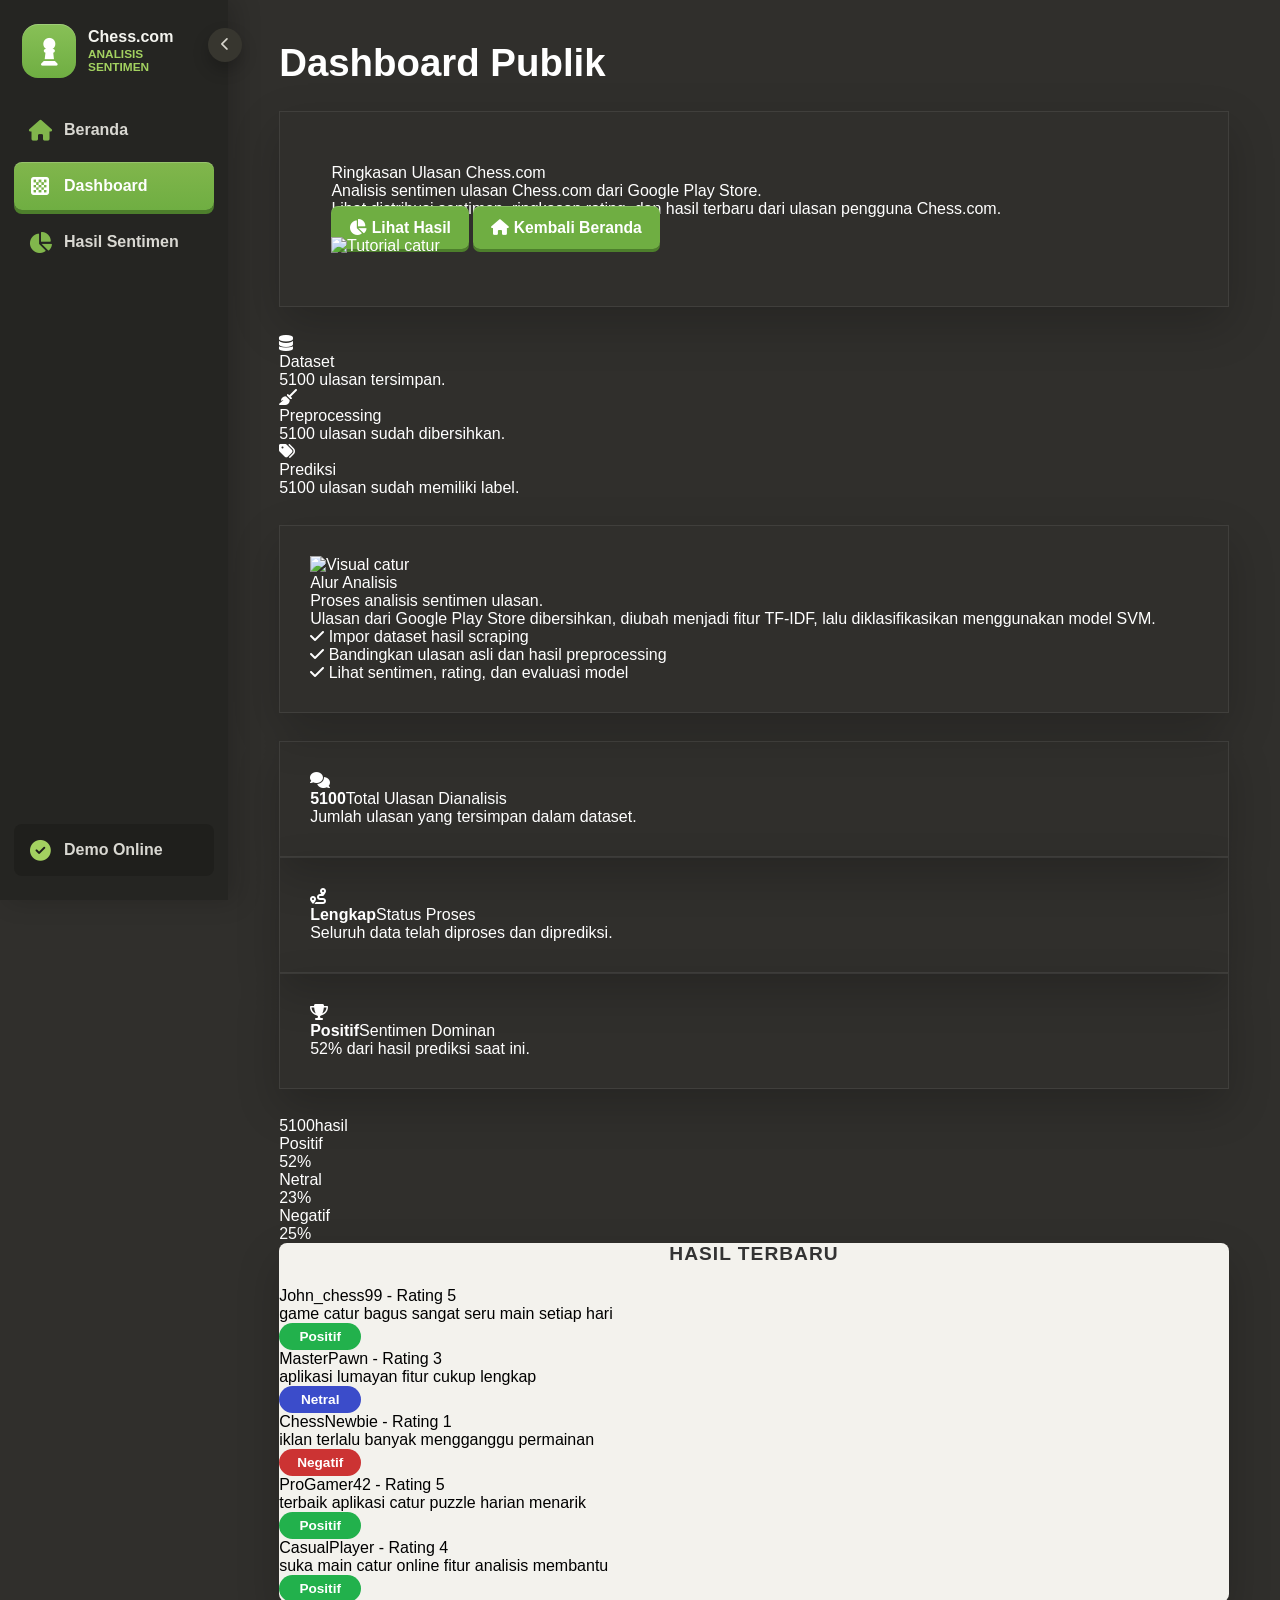
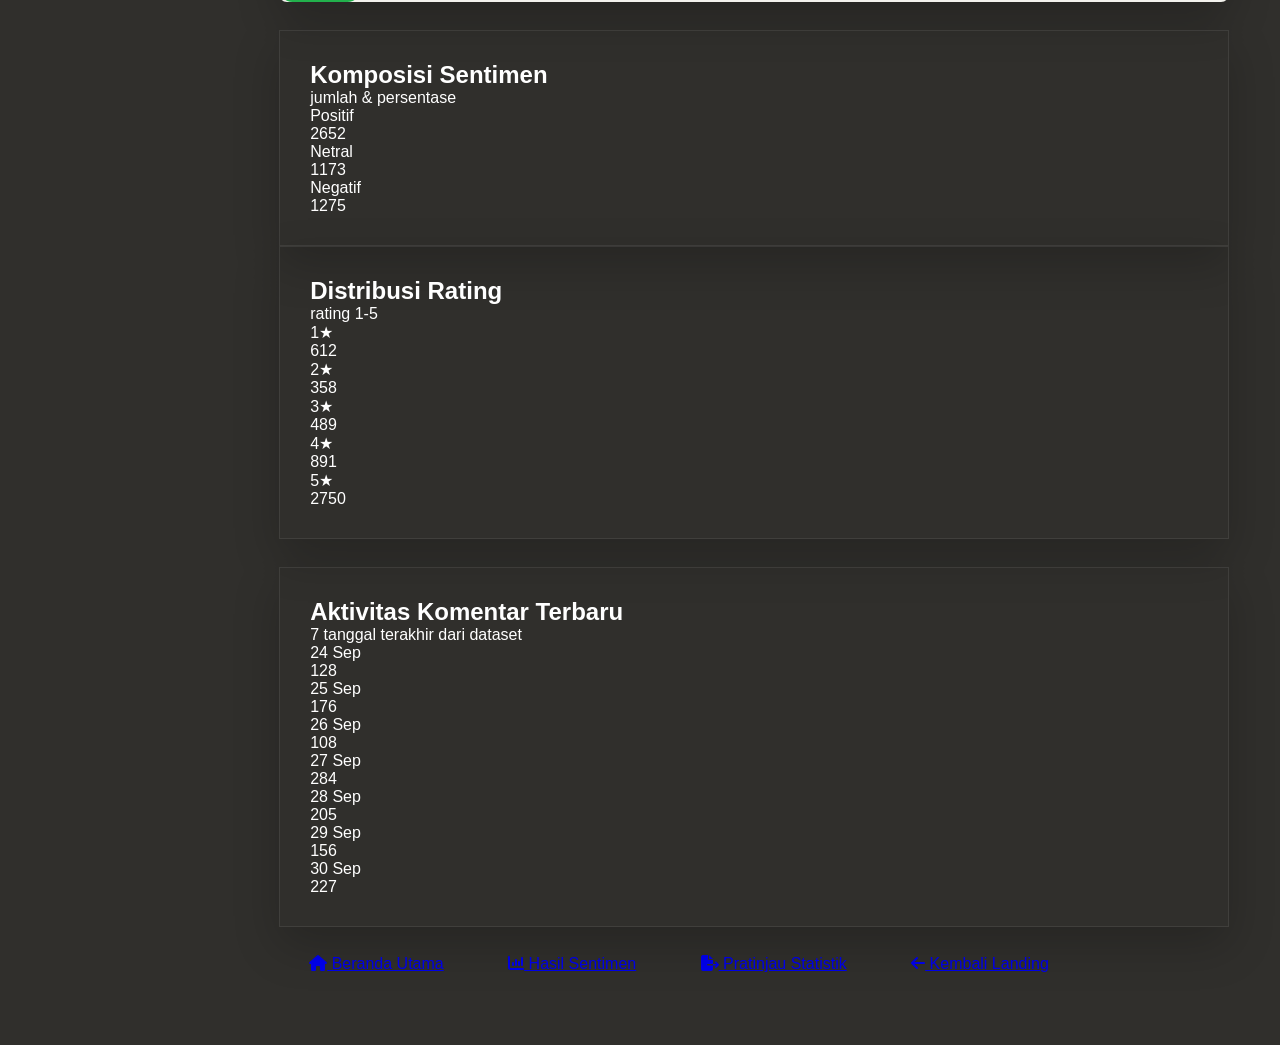
==== docs/dashboard.html @ f59b87db "Add docs/dashboard.html" ====
<!DOCTYPE html>
<html lang="id">
<head>
    <meta charset="UTF-8">
    <meta name="viewport" content="width=device-width, initial-scale=1.0">
    <title>Dashboard Analisis Sentimen SVM - Chess.com</title>
    <meta name="description" content="Dashboard analisis sentimen ulasan Chess.com. Lihat distribusi sentimen, rating, dan aktivitas komentar terbaru.">
    <link rel="stylesheet" href="https://cdnjs.cloudflare.com/ajax/libs/font-awesome/6.4.0/css/all.min.css">
    <link rel="preconnect" href="https://fonts.googleapis.com">
    <link rel="preconnect" href="https://fonts.gstatic.com" crossorigin>
    <link rel="stylesheet" href="https://fonts.googleapis.com/css2?family=Inter:wght@400;600;700;800;900&display=swap">
    <link rel="stylesheet" href="assets/style.css">
</head>
<body>
<aside class="sidebar" id="sidebar">
    <a class="sidebar-brand" href="index.html">
        <div class="brand-mark"><i class="fa-solid fa-chess-pawn"></i></div>
        <div class="brand-text">Chess.com<small>Analisis Sentimen</small></div>
    </a>
    <nav class="sidebar-nav">
        <a href="index.html"><i class="fa-solid fa-house"></i><span>Beranda</span></a>
        <a href="dashboard.html" class="active"><i class="fa-solid fa-chess-board"></i><span>Dashboard</span></a>
        <a href="result.html"><i class="fa-solid fa-chart-pie"></i><span>Hasil Sentimen</span></a>
    </nav>
    <div class="sidebar-status"><i class="fa-solid fa-circle-check"></i><span>Demo Online</span></div>
</aside>
<button class="sidebar-toggle" id="sidebarToggle" aria-label="Toggle sidebar"><i class="fa-solid fa-chevron-left"></i></button>

<main class="main-content">
    <h1 class="header-title">Dashboard Publik</h1>

    <div class="page-stack dashboard-shell">
        <!-- Hero -->
        <section class="dashboard-hero">
            <div>
                <div class="hero-kicker">Ringkasan Ulasan Chess.com</div>
                <div class="hero-title">Analisis sentimen ulasan Chess.com dari Google Play Store.</div>
                <div class="hero-copy">Lihat distribusi sentimen, ringkasan rating, dan hasil terbaru dari ulasan pengguna Chess.com.</div>
                <div class="hero-actions">
                    <a class="btn-action" href="result.html"><i class="fa-solid fa-chart-pie"></i> Lihat Hasil</a>
                    <a class="btn-action" href="index.html"><i class="fa-solid fa-house"></i> Kembali Beranda</a>
                </div>
            </div>
            <div class="hero-visuals">
                <div class="hero-media">
                    <img src="penguin-chessboard.gif" alt="Tutorial catur" loading="lazy">
                </div>
            </div>
        </section>

        <!-- Pipeline -->
        <div class="pipeline-mini">
            <div class="pipeline-item"><div class="pipeline-icon"><i class="fa-solid fa-database"></i></div><div><div class="pipeline-label">Dataset</div><div class="pipeline-note">5100 ulasan tersimpan.</div></div></div>
            <div class="pipeline-item"><div class="pipeline-icon"><i class="fa-solid fa-broom"></i></div><div><div class="pipeline-label">Preprocessing</div><div class="pipeline-note">5100 ulasan sudah dibersihkan.</div></div></div>
            <div class="pipeline-item"><div class="pipeline-icon"><i class="fa-solid fa-tags"></i></div><div><div class="pipeline-label">Prediksi</div><div class="pipeline-note">5100 ulasan sudah memiliki label.</div></div></div>
        </div>

        <!-- Visual Feature -->
        <section class="visual-feature">
            <div class="visual-frame">
                <img src="gambar-catur.webp" alt="Visual catur" loading="lazy">
            </div>
            <div>
                <div class="hero-kicker">Alur Analisis</div>
                <div class="feature-title">Proses analisis sentimen ulasan.</div>
                <div class="feature-copy">Ulasan dari Google Play Store dibersihkan, diubah menjadi fitur TF-IDF, lalu diklasifikasikan menggunakan model SVM.</div>
                <div class="feature-points">
                    <div class="feature-point"><i class="fa-solid fa-check"></i> Impor dataset hasil scraping</div>
                    <div class="feature-point"><i class="fa-solid fa-check"></i> Bandingkan ulasan asli dan hasil preprocessing</div>
                    <div class="feature-point"><i class="fa-solid fa-check"></i> Lihat sentimen, rating, dan evaluasi model</div>
                </div>
            </div>
        </section>

        <!-- Insight Grid -->
        <div class="insight-grid">
            <div class="metric-card-dark"><i class="fa-solid fa-comments"></i><div><strong>5100</strong><span>Total Ulasan Dianalisis</span><p>Jumlah ulasan yang tersimpan dalam dataset.</p></div></div>
            <div class="metric-card-dark"><i class="fa-solid fa-route"></i><div><strong>Lengkap</strong><span>Status Proses</span><p>Seluruh data telah diproses dan diprediksi.</p></div></div>
            <div class="metric-card-dark"><i class="fa-solid fa-trophy"></i><div><strong>Positif</strong><span>Sentimen Dominan</span><p>52% dari hasil prediksi saat ini.</p></div></div>
        </div>

        <!-- Sentiment + Latest -->
        <div class="dashboard-grid">
            <section class="sentiment-panel">
                <div class="donut" id="donutChart">
                    <div class="donut-center">
                        <div>5100<span>hasil</span></div>
                    </div>
                </div>
                <div class="sentiment-list">
                    <div class="sentiment-row">
                        <span class="legend-dot" style="background: #81b64c"></span>
                        <span>Positif</span>
                        <div class="track"><div class="fill" style="width: 52%; background: #81b64c"></div></div>
                        <span>52%</span>
                    </div>
                    <div class="sentiment-row">
                        <span class="legend-dot" style="background: #4f86c6"></span>
                        <span>Netral</span>
                        <div class="track"><div class="fill" style="width: 23%; background: #4f86c6"></div></div>
                        <span>23%</span>
                    </div>
                    <div class="sentiment-row">
                        <span class="legend-dot" style="background: #e05a47"></span>
                        <span>Negatif</span>
                        <div class="track"><div class="fill" style="width: 25%; background: #e05a47"></div></div>
                        <span>25%</span>
                    </div>
                </div>
            </section>

            <section class="card latest-panel">
                <div class="table-title">Hasil Terbaru</div>
                <div class="latest-list">
                    <div class="latest-item">
                        <div>
                            <div class="latest-user">John_chess99 - Rating 5</div>
                            <div class="latest-text">game catur bagus sangat seru main setiap hari</div>
                        </div>
                        <div><span class="badge badge-positif">Positif</span></div>
                    </div>
                    <div class="latest-item">
                        <div>
                            <div class="latest-user">MasterPawn - Rating 3</div>
                            <div class="latest-text">aplikasi lumayan fitur cukup lengkap</div>
                        </div>
                        <div><span class="badge badge-netral">Netral</span></div>
                    </div>
                    <div class="latest-item">
                        <div>
                            <div class="latest-user">ChessNewbie - Rating 1</div>
                            <div class="latest-text">iklan terlalu banyak mengganggu permainan</div>
                        </div>
                        <div><span class="badge badge-negatif">Negatif</span></div>
                    </div>
                    <div class="latest-item">
                        <div>
                            <div class="latest-user">ProGamer42 - Rating 5</div>
                            <div class="latest-text">terbaik aplikasi catur puzzle harian menarik</div>
                        </div>
                        <div><span class="badge badge-positif">Positif</span></div>
                    </div>
                    <div class="latest-item">
                        <div>
                            <div class="latest-user">CasualPlayer - Rating 4</div>
                            <div class="latest-text">suka main catur online fitur analisis membantu</div>
                        </div>
                        <div><span class="badge badge-positif">Positif</span></div>
                    </div>
                </div>
            </section>
        </div>

        <!-- Charts -->
        <div class="chart-grid">
            <section class="chart-card-dark">
                <div class="chart-heading">
                    <h2>Komposisi Sentimen</h2>
                    <span>jumlah &amp; persentase</span>
                </div>
                <div class="horizontal-bars">
                    <div class="horizontal-row">
                        <span>Positif</span>
                        <div class="track"><div class="fill" style="width: 52%; background: #81b64c"></div></div>
                        <span>2652</span>
                    </div>
                    <div class="horizontal-row">
                        <span>Netral</span>
                        <div class="track"><div class="fill" style="width: 23%; background: #4f86c6"></div></div>
                        <span>1173</span>
                    </div>
                    <div class="horizontal-row">
                        <span>Negatif</span>
                        <div class="track"><div class="fill" style="width: 25%; background: #e05a47"></div></div>
                        <span>1275</span>
                    </div>
                </div>
            </section>

            <section class="chart-card-dark">
                <div class="chart-heading">
                    <h2>Distribusi Rating</h2>
                    <span>rating 1-5</span>
                </div>
                <div class="rating-chart">
                    <div class="rating-column">
                        <div class="rating-bar-wrap"><div class="rating-bar" style="height: 38%;"></div></div>
                        <div>1★<br>612</div>
                    </div>
                    <div class="rating-column">
                        <div class="rating-bar-wrap"><div class="rating-bar" style="height: 22%;"></div></div>
                        <div>2★<br>358</div>
                    </div>
                    <div class="rating-column">
                        <div class="rating-bar-wrap"><div class="rating-bar" style="height: 30%;"></div></div>
                        <div>3★<br>489</div>
                    </div>
                    <div class="rating-column">
                        <div class="rating-bar-wrap"><div class="rating-bar" style="height: 55%;"></div></div>
                        <div>4★<br>891</div>
                    </div>
                    <div class="rating-column">
                        <div class="rating-bar-wrap"><div class="rating-bar" style="height: 100%;"></div></div>
                        <div>5★<br>2750</div>
                    </div>
                </div>
            </section>
        </div>

        <!-- Daily Activity -->
        <section class="chart-card-dark">
            <div class="chart-heading">
                <h2>Aktivitas Komentar Terbaru</h2>
                <span>7 tanggal terakhir dari dataset</span>
            </div>
            <div class="daily-chart">
                <div class="daily-column">
                    <div class="daily-bar-wrap"><div class="daily-bar" style="height: 45%;"></div></div>
                    <div>24 Sep<br>128</div>
                </div>
                <div class="daily-column">
                    <div class="daily-bar-wrap"><div class="daily-bar" style="height: 62%;"></div></div>
                    <div>25 Sep<br>176</div>
                </div>
                <div class="daily-column">
                    <div class="daily-bar-wrap"><div class="daily-bar" style="height: 38%;"></div></div>
                    <div>26 Sep<br>108</div>
                </div>
                <div class="daily-column">
                    <div class="daily-bar-wrap"><div class="daily-bar" style="height: 100%;"></div></div>
                    <div>27 Sep<br>284</div>
                </div>
                <div class="daily-column">
                    <div class="daily-bar-wrap"><div class="daily-bar" style="height: 72%;"></div></div>
                    <div>28 Sep<br>205</div>
                </div>
                <div class="daily-column">
                    <div class="daily-bar-wrap"><div class="daily-bar" style="height: 55%;"></div></div>
                    <div>29 Sep<br>156</div>
                </div>
                <div class="daily-column">
                    <div class="daily-bar-wrap"><div class="daily-bar" style="height: 80%;"></div></div>
                    <div>30 Sep<br>227</div>
                </div>
            </div>
        </section>

        <!-- Quick Links -->
        <div class="quick-links">
            <a class="quick-link" href="index.html"><i class="fa-solid fa-house"></i> Beranda Utama</a>
            <a class="quick-link" href="result.html"><i class="fa-solid fa-chart-column"></i> Hasil Sentimen</a>
            <a class="quick-link" href="result.html"><i class="fa-solid fa-file-export"></i> Pratinjau Statistik</a>
            <a class="quick-link" href="index.html"><i class="fa-solid fa-arrow-left"></i> Kembali Landing</a>
        </div>
    </div>
</main>
<script src="assets/app.js"></script>
</body>
</html>
---- docs/assets/style.css ----
* {
    margin: 0;
    padding: 0;
    box-sizing: border-box;
    font-family: "Segoe UI", Tahoma, Geneva, Verdana, sans-serif;
}

html {
    scroll-behavior: smooth;
}

body {
    --sidebar-open-width: 228px;
    --sidebar-collapsed-width: 82px;
    --page-max-width: 1480px;
    --surface-dark: #252522;
    --surface-dark-soft: #302f2c;
    --surface-light: #f3f2ed;
    --surface-light-soft: #ebe9e2;
    --line-soft: rgba(255, 255, 255, 0.08);
    --shadow-soft: 0 18px 44px rgba(0, 0, 0, 0.2);
    background-color: #302f2c;
    color: #ffffff;
    display: flex;
    min-height: 100vh;
    overflow-x: hidden;
    overflow-y: auto;
}

body.sidebar-collapsed .sidebar {
    width: var(--sidebar-collapsed-width);
    min-width: var(--sidebar-collapsed-width);
}

body.sidebar-collapsed .sidebar-nav a {
    justify-content: center;
    padding: 12px 0;
}

body.sidebar-collapsed .sidebar-nav span,
body.sidebar-collapsed .sidebar-status span,
body.sidebar-collapsed .brand-text {
    display: none;
}

@keyframes sidebarPulse {
    0%, 100% {
        box-shadow: 0 0 0 0 rgba(129, 182, 76, 0.28);
    }

    50% {
        box-shadow: 0 0 0 8px rgba(129, 182, 76, 0);
    }
}

@keyframes rippleOut {
    to {
        opacity: 0;
        transform: translate(-50%, -50%) scale(18);
    }
}

.motion-ready [data-animate] {
    opacity: 0;
    transform: translateY(18px) scale(0.98);
    transition:
        opacity 0.65s cubic-bezier(0.2, 0.8, 0.2, 1),
        transform 0.65s cubic-bezier(0.2, 0.8, 0.2, 1);
    transition-delay: var(--motion-delay, 0ms);
}

.motion-ready [data-animate].is-visible {
    opacity: 1;
    transform: translateY(0) scale(1);
}

.motion-ready tbody tr.motion-row {
    opacity: 0;
    transform: translateY(10px);
    transition:
        opacity 0.45s ease,
        transform 0.45s ease,
        background-color 0.2s ease;
    transition-delay: var(--motion-delay, 0ms);
}

.motion-ready tbody tr.motion-row.is-visible {
    opacity: 1;
    transform: translateY(0);
}

.motion-ready .fill {
    transform: scaleX(0);
    transform-origin: left center;
    transition: transform 0.9s cubic-bezier(0.2, 0.85, 0.2, 1);
}

.motion-ready .is-visible .fill,
.motion-ready .track.is-visible .fill {
    transform: scaleX(1);
}

.motion-ready .rating-bar,
.motion-ready .daily-bar {
    transform: scaleY(0);
    transform-origin: bottom center;
    transition: transform 0.9s cubic-bezier(0.2, 0.85, 0.2, 1);
}

.motion-ready .is-visible .rating-bar,
.motion-ready .is-visible .daily-bar {
    transform: scaleY(1);
}

.sidebar {
    width: var(--sidebar-open-width);
    min-width: var(--sidebar-open-width);
    min-height: 100vh;
    background-color: #252522;
    display: flex;
    flex-direction: column;
    align-items: stretch;
    padding: 22px 14px 24px;
    gap: 26px;
    box-shadow: 8px 0 24px rgba(0, 0, 0, 0.18);
    flex-shrink: 0;
    position: sticky;
    top: 0;
    align-self: flex-start;
    overflow: hidden;
    transition: width 0.28s ease, min-width 0.28s ease;
}

.sidebar-brand {
    width: 100%;
    display: flex;
    justify-content: flex-start;
    align-items: center;
    gap: 12px;
    min-height: 58px;
    padding: 0 8px;
    text-decoration: none;
}

.brand-mark {
    width: 54px;
    height: 54px;
    min-width: 54px;
    border-radius: 16px;
    display: grid;
    place-items: center;
    background: linear-gradient(180deg, #88c057, #6fae42);
    box-shadow: inset 0 1px rgba(255, 255, 255, 0.2);
}

.brand-mark i {
    font-size: 1.85rem;
    color: #ffffff;
}

.brand-text {
    display: grid;
    gap: 2px;
    color: #f4f4ef;
    font-weight: 900;
    line-height: 1.1;
}

.brand-text small {
    color: #a3d160;
    font-size: 0.74rem;
    letter-spacing: 0;
    text-transform: uppercase;
}

.sidebar-nav {
    width: 100%;
    display: flex;
    flex-direction: column;
    align-items: stretch;
    gap: 8px;
    transition: opacity 0.18s ease;
}

.sidebar-nav a {
    width: 100%;
    display: flex;
    justify-content: flex-start;
    align-items: center;
    gap: 12px;
    min-height: 48px;
    padding: 12px 14px;
    border-radius: 8px;
    color: #d9d8d2;
    font-weight: 800;
    text-decoration: none;
    transition: transform 0.2s ease, background-color 0.2s ease, color 0.2s ease;
}

.sidebar-nav a:hover {
    transform: translateX(2px);
    background: #33322e;
    color: #ffffff;
}

.sidebar-nav a.active {
    background: linear-gradient(180deg, #81b64c, #6fae42);
    color: #ffffff;
    box-shadow: inset 0 1px rgba(255,255,255,0.18), 0 4px 0 #4d7f2c;
}

.sidebar-nav i,
.sidebar-status i {
    width: 24px;
    min-width: 24px;
    text-align: center;
    font-size: 1.3rem;
    color: #81b64c;
    transition: color 0.2s ease;
}

.sidebar-nav a:hover i,
.sidebar-nav a.active i {
    color: #ffffff;
}

.sidebar-status i {
    color: #a3d160;
}

.sidebar-status {
    margin-top: auto;
    min-height: 52px;
    display: flex;
    align-items: center;
    gap: 12px;
    padding: 12px 14px;
    border-radius: 8px;
    background: #1f1f1c;
    color: #d9d8d2;
    font-weight: 800;
    transition: opacity 0.18s ease;
}

.sidebar-toggle {
    position: fixed;
    top: 28px;
    left: 208px;
    z-index: 1000;
    width: 34px;
    height: 34px;
    border: 0;
    border-radius: 999px;
    background: #37362f;
    color: #e7e5dc;
    display: grid;
    place-items: center;
    cursor: pointer;
    box-shadow: 0 8px 16px rgba(0, 0, 0, 0.22);
    transition:
        left 0.28s ease,
        transform 0.2s ease,
        background-color 0.2s ease;
}

.sidebar-toggle:hover {
    transform: scale(1.04);
    background: #424138;
}

.sidebar-toggle i {
    font-size: 0.85rem;
    color: #d7d5cd;
}

body.sidebar-collapsed .sidebar-toggle {
    left: 62px;
}

.main-content {
    flex: 1;
    padding: 42px clamp(28px, 4vw, 72px) 72px;
    display: flex;
    flex-direction: column;
    overflow: visible;
    min-width: 0;
}

.header-title {
    width: min(100%, var(--page-max-width));
    margin: 0 auto 28px;
    font-size: clamp(2rem, 3vw, 2.75rem);
    line-height: 1.08;
    font-weight: 900;
    letter-spacing: 0;
}

.card {
    background-color: var(--surface-light);
    border-radius: 8px;
    color: #000000;
    box-shadow: var(--shadow-soft);
    transition: transform 0.25s ease, box-shadow 0.25s ease;
}

.card:hover {
    transform: translateY(-2px);
    box-shadow: 0 16px 34px rgba(0, 0, 0, 0.2);
}

.flash {
    background: #81b64c;
    color: #102000;
    border-radius: 8px;
    width: min(100%, var(--page-max-width));
    padding: 14px 18px;
    margin: 0 auto 24px;
    font-weight: 700;
}

.table-container {
    overflow-x: auto;
    border: 1px solid #c8c5be;
    border-radius: 8px;
    background-color: #f7f7f4;
}

table {
    width: 100%;
    table-layout: fixed;
    border-collapse: collapse;
    text-align: left;
}

thead th {
    background-color: #262622;
    color: #f3f3ee;
    padding: 15px 16px;
    font-weight: 800;
    line-height: 1.3;
    white-space: normal;
    overflow-wrap: normal;
    word-break: keep-all;
}

tbody td {
    padding: 14px 16px;
    border-bottom: 1px solid #e4e2dc;
    color: #333333;
    font-size: 0.95rem;
    line-height: 1.45;
    vertical-align: top;
    white-space: normal;
    overflow-wrap: break-word;
    word-break: normal;
}

tbody tr:hover {
    background-color: #eef3e7;
}

.page-stack {
    display: flex;
    flex-direction: column;
    width: min(100%, var(--page-max-width));
    margin: 0 auto;
    gap: 28px;
}

.panel {
    padding: clamp(24px, 3vw, 34px);
}

.table-title {
    font-size: 1.2rem;
    font-weight: 800;
    margin-bottom: 15px;
    color: #333333;
    text-align: center;
    text-transform: uppercase;
    letter-spacing: 1px;
}

.action-row,
.action-buttons {
    display: grid;
    grid-template-columns: repeat(4, minmax(130px, 1fr));
    gap: 18px;
}

.action-buttons {
    grid-template-columns: repeat(2, 1fr);
}

.btn-action,
button.btn-action,
a.btn-action {
    background-color: #6fae42;
    border: 0;
    border-radius: 7px;
    min-height: 48px;
    padding: 13px 18px;
    font-size: 0.98rem;
    font-weight: 700;
    color: #ffffff;
    cursor: pointer;
    text-align: center;
    transition: background-color 0.2s, transform 0.2s;
    box-shadow: inset 0 1px rgba(255, 255, 255, 0.18), 0 3px 0 #4d7f2c;
    text-decoration: none;
    line-height: 1.25;
    position: relative;
    overflow: hidden;
    will-change: transform;
}

.btn-action:hover {
    background-color: #7fbd4f;
    transform: translateY(-1px);
}

.btn-action:active {
    transform: translateY(2px);
    box-shadow: inset 0 1px rgba(255, 255, 255, 0.18), 0 1px 0 #4d7f2c;
}

.button-ripple {
    position: absolute;
    left: var(--ripple-x);
    top: var(--ripple-y);
    width: 10px;
    height: 10px;
    border-radius: 999px;
    pointer-events: none;
    background: rgba(255, 255, 255, 0.42);
    transform: translate(-50%, -50%) scale(1);
    animation: rippleOut 0.6s ease-out forwards;
}

.btn-danger {
    background-color: #44423d;
    box-shadow: inset 0 1px rgba(255, 255, 255, 0.08), 0 3px 0 #2b2a27;
}

.btn-danger:hover {
    background-color: #55524c;
}

.upload-area {
    padding: clamp(24px, 3vw, 34px);
    display: flex;
    flex-direction: column;
    justify-content: center;
}

.upload-area form {
    display: grid;
    gap: 18px;
}

input[type="file"],
input[type="text"],
input[type="password"] {
    width: 100%;
    border: 1px solid #bdbdbd;
    border-radius: 8px;
    padding: 12px;
    font-size: 1rem;
    transition: border-color 0.2s ease, box-shadow 0.2s ease, transform 0.2s ease;
}

input[type="file"]:focus,
input[type="text"]:focus,
input[type="password"]:focus {
    border-color: #81b64c;
    box-shadow: 0 0 0 4px rgba(129, 182, 76, 0.18);
    outline: 0;
    transform: translateY(-1px);
}

.two-col {
    display: grid;
    grid-template-columns: 1fr 1fr;
    gap: 28px;
}

.landing-shell,
.dashboard-shell,
.import-shell,
.login-shell,
.predict-shell,
.preprocess-shell,
.result-shell {
    width: min(100%, var(--page-max-width)) !important;
}

.landing-hero,
.dashboard-hero,
.result-hero,
.predict-board,
.dark-panel,
.analysis-panel,
.model-panel,
.metric-card-dark,
.chart-card-dark,
.visual-feature,
.pipeline-board {
    border: 1px solid var(--line-soft);
    box-shadow: var(--shadow-soft);
}

.landing-hero,
.dashboard-hero,
.result-hero,
.predict-board {
    padding: clamp(30px, 4vw, 52px) !important;
}

.dark-panel,
.analysis-panel,
.model-panel,
.chart-card-dark,
.visual-feature,
.pipeline-board,
.metric-card-dark,
.summary-card,
.quick-link,
.access-card,
.flow-card,
.hero-stat,
.predict-stat {
    padding: clamp(20px, 2.5vw, 30px) !important;
}

.dashboard-grid,
.chart-grid,
.overview-grid,
.result-layout,
.metric-eval-grid,
.summary-grid,
.quick-links,
.insight-grid,
.predict-stats,
.predict-actions,
.preprocess-grid,
.import-grid {
    gap: clamp(18px, 2.4vw, 30px) !important;
}

.dashboard-hero,
.landing-hero,
.result-hero {
    gap: clamp(28px, 4vw, 56px) !important;
}

.panel-heading,
.table-card-header,
.predict-header {
    margin-bottom: 24px !important;
}

.table-title {
    margin-bottom: 22px;
}

.badge {
    display: inline-block;
    padding: 6px 12px;
    border-radius: 20px;
    color: #ffffff;
    font-weight: 700;
    font-size: 0.85rem;
    text-align: center;
    min-width: 82px;
    transition: transform 0.2s ease, filter 0.2s ease;
}

.badge:hover {
    transform: scale(1.04);
    filter: brightness(1.06);
}

.badge-positif {
    background-color: #22b14c;
}

.badge-negatif {
    background-color: #cc3333;
}

.badge-netral {
    background-color: #3b4cca;
}

.parallax-lite {
    transform-style: preserve-3d;
    transition: transform 0.18s ease-out;
    will-change: transform;
}

@media (prefers-reduced-motion: reduce) {
    html {
        scroll-behavior: auto;
    }

    *,
    *::before,
    *::after {
        animation-duration: 0.01ms !important;
        animation-iteration-count: 1 !important;
        scroll-behavior: auto !important;
        transition-duration: 0.01ms !important;
    }

    .motion-ready [data-animate],
    .motion-ready tbody tr.motion-row,
    .motion-ready .fill,
    .motion-ready .rating-bar,
    .motion-ready .daily-bar {
        opacity: 1;
        transform: none;
    }
}

@media (max-width: 900px) {
    body {
        overflow: auto;
    }

    .sidebar {
        width: var(--sidebar-collapsed-width);
        min-width: var(--sidebar-collapsed-width);
        padding: 18px 10px 20px;
    }

    .sidebar-nav span,
    .sidebar-status span,
    .brand-text {
        display: none;
    }

    .sidebar-nav a,
    .sidebar-status,
    .sidebar-brand {
        justify-content: center;
        padding-left: 0;
        padding-right: 0;
    }

    .sidebar-toggle {
        top: 22px;
        left: 62px !important;
    }

    .main-content {
        padding: 28px 18px 48px;
    }

    table {
        font-size: 0.9rem;
    }

    .two-col,
    .action-row,
    .action-buttons {
        grid-template-columns: 1fr;
    }

    .page-stack {
        gap: 22px;
    }

    .landing-hero,
    .dashboard-hero,
    .result-hero,
    .predict-board {
        padding: 24px !important;
    }
}
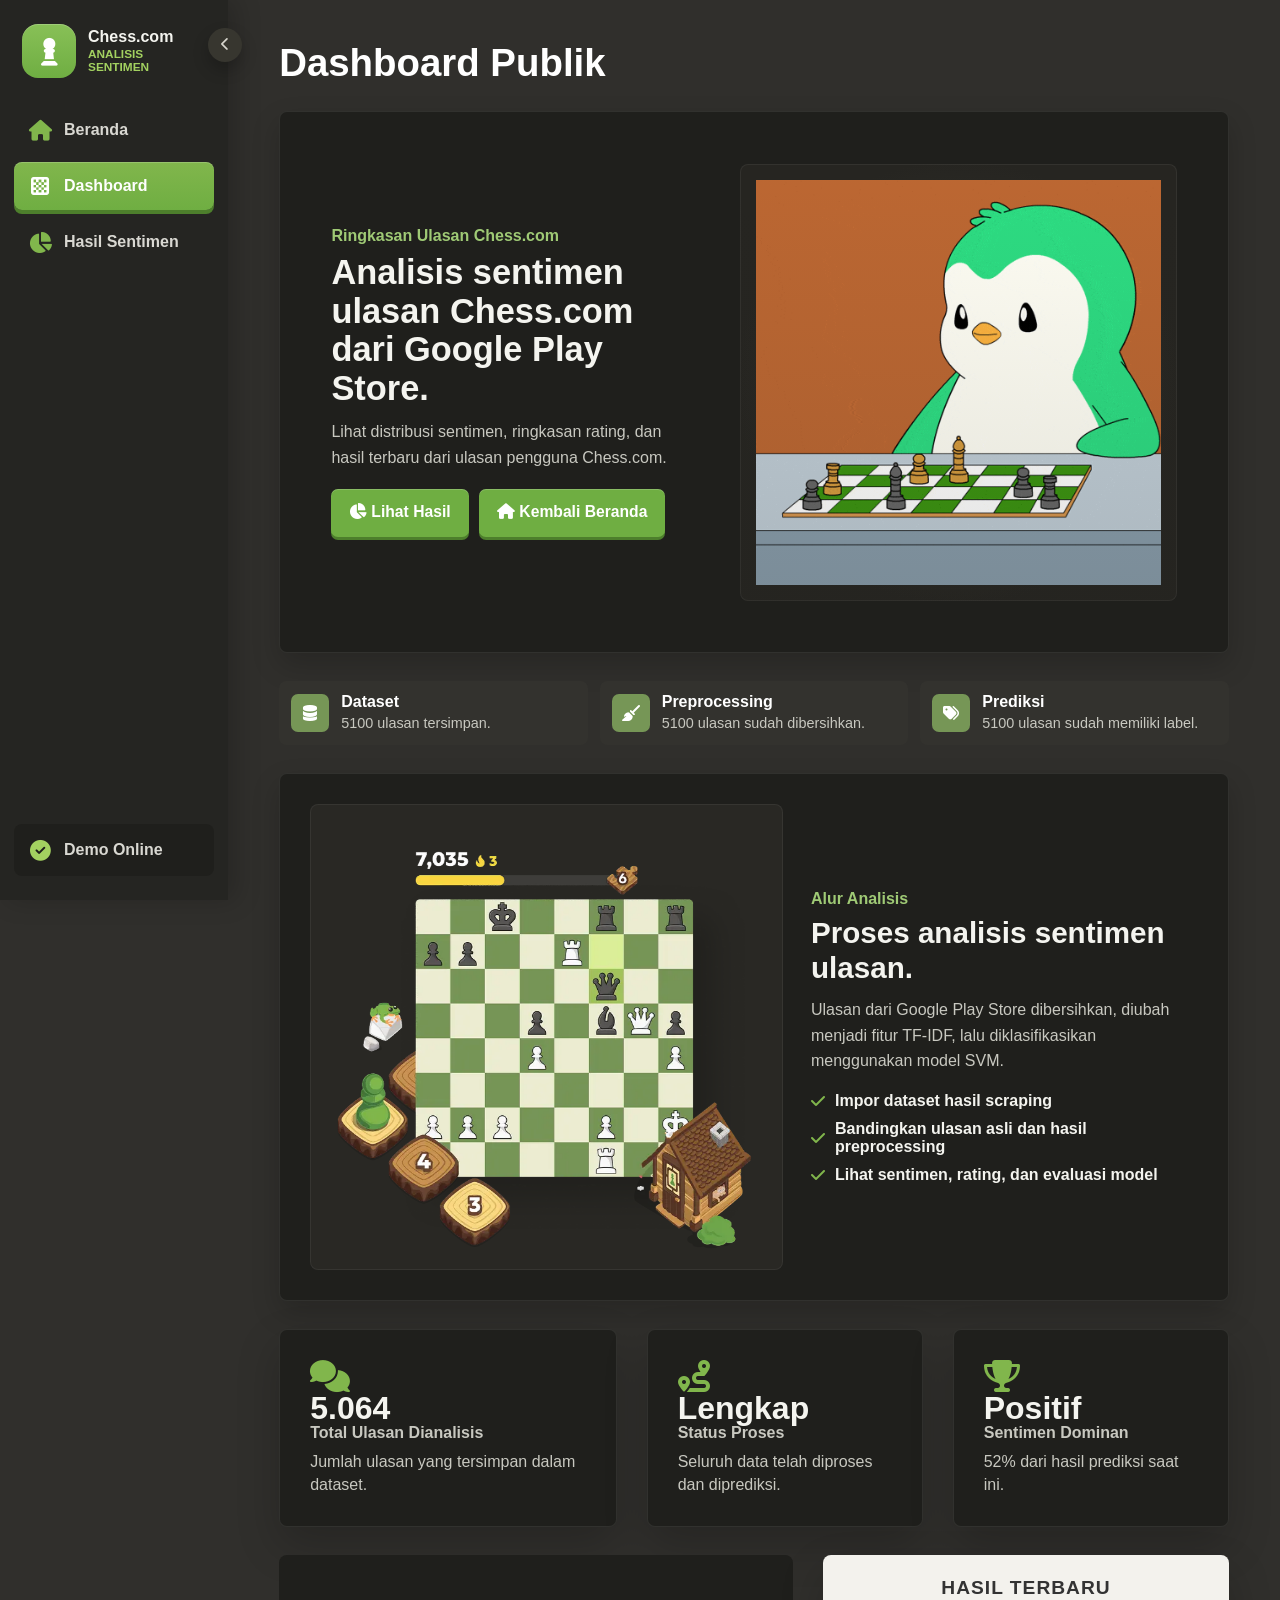
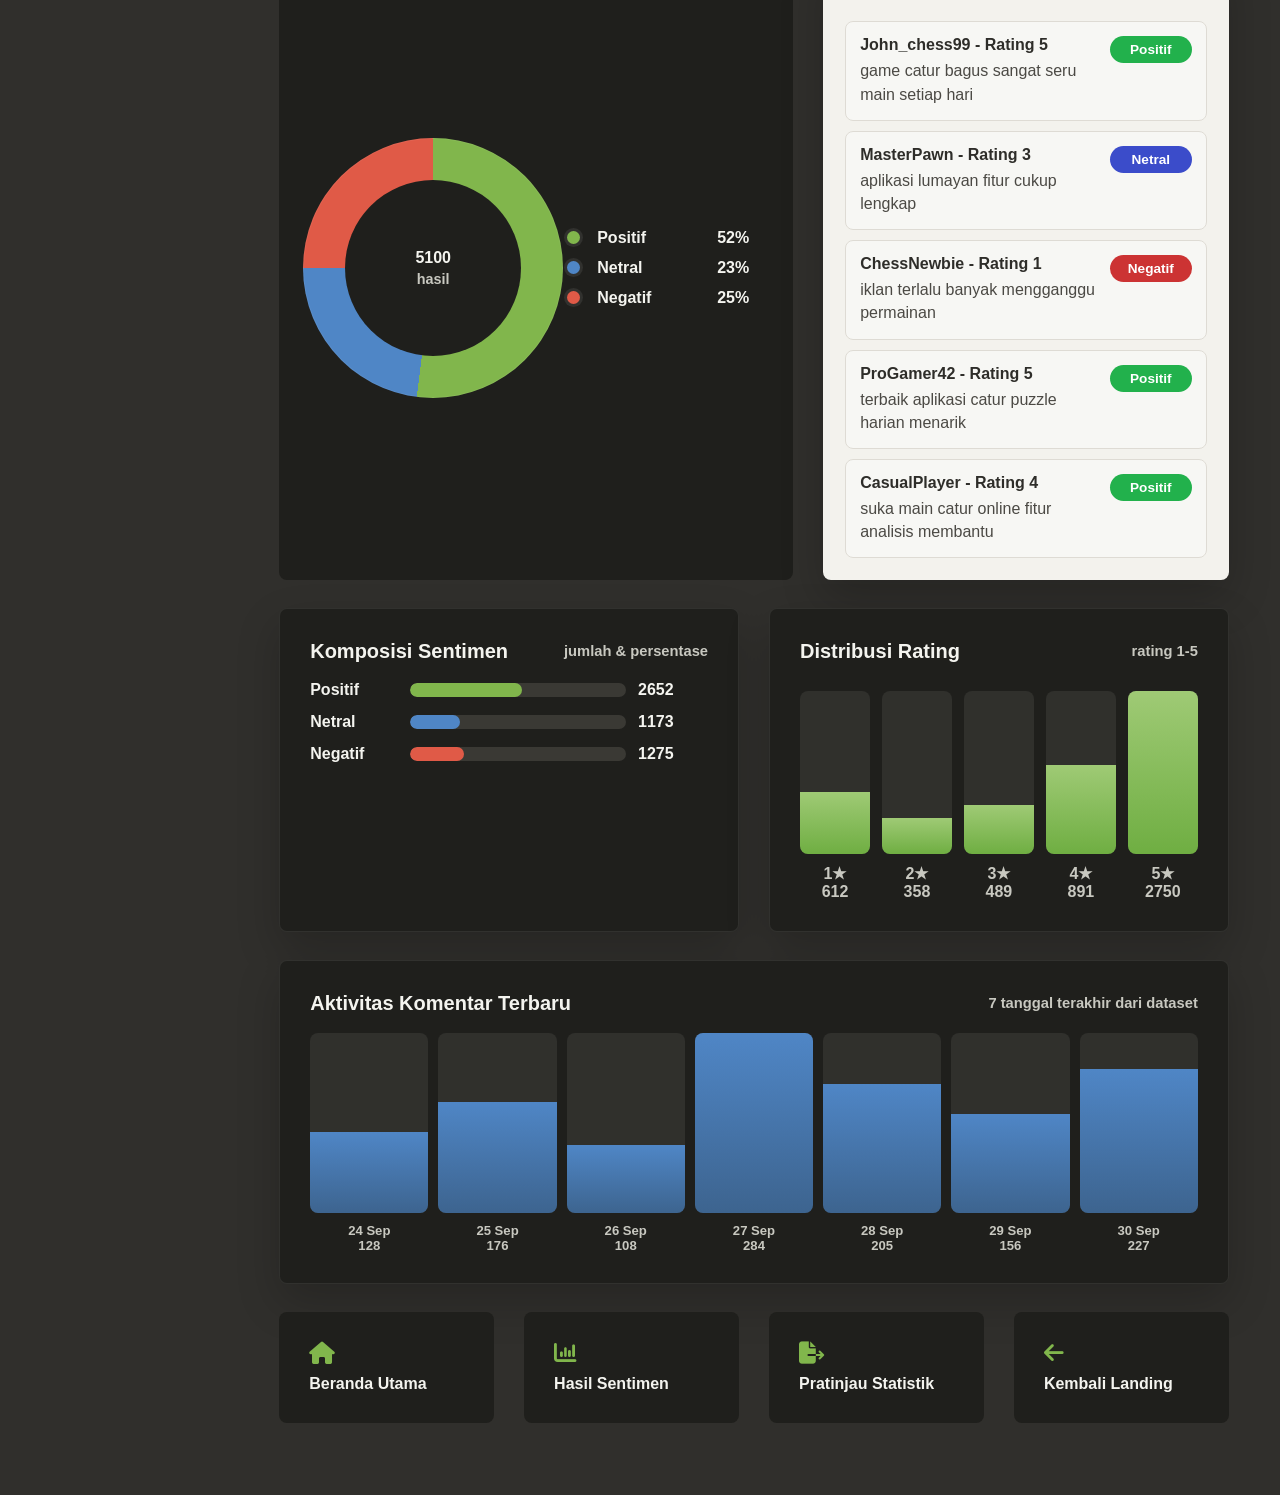
==== commit 6f76d5a8: "Add files via upload" ====
--- a/docs/dashboard.html
+++ b/docs/dashboard.html
@@ -10,6 +10,305 @@
     <link rel="preconnect" href="https://fonts.gstatic.com" crossorigin>
     <link rel="stylesheet" href="https://fonts.googleapis.com/css2?family=Inter:wght@400;600;700;800;900&display=swap">
     <link rel="stylesheet" href="assets/style.css">
+    <style>
+        .dashboard-shell { max-width: 1280px; width: 100%; }
+        .dashboard-hero {
+            background: #1f1f1c;
+            color: #f4f4ef;
+            border-radius: 8px;
+            padding: 34px;
+            display: grid;
+            grid-template-columns: 0.9fr 1.1fr;
+            gap: 34px;
+            align-items: center;
+            box-shadow: 0 12px 28px rgba(0, 0, 0, 0.18);
+        }
+        .hero-visuals { min-width: 0; }
+        .hero-media {
+            position: relative;
+            min-height: 420px;
+            border-radius: 8px;
+            overflow: hidden;
+            background: radial-gradient(circle at 50% 50%, #37362f 0%, #262521 72%);
+            box-shadow: inset 0 0 0 1px rgba(255,255,255,0.06);
+            display: grid;
+            place-items: center;
+            padding: 16px;
+        }
+        .hero-media img {
+            width: 100%;
+            height: 100%;
+            max-height: 520px;
+            object-fit: contain;
+            display: block;
+        }
+        .hero-media::after {
+            content: "";
+            position: absolute;
+            inset: 0;
+            pointer-events: none;
+            background: linear-gradient(180deg, rgba(31,31,28,0), rgba(31,31,28,0.12));
+        }
+        .hero-kicker { color: #9fca75; font-weight: 800; margin-bottom: 8px; }
+        .hero-title { font-size: 2.15rem; font-weight: 900; line-height: 1.12; max-width: 720px; }
+        .hero-copy { color: #c8c8c0; line-height: 1.6; margin-top: 12px; max-width: 760px; }
+        .hero-actions { display: flex; gap: 10px; flex-wrap: wrap; margin-top: 18px; }
+        .pipeline-mini { display: grid; grid-template-columns: repeat(3, minmax(0, 1fr)); gap: 12px; }
+        .pipeline-item {
+            display: grid;
+            grid-template-columns: 38px 1fr;
+            gap: 12px;
+            align-items: center;
+            background: #33322e;
+            border-radius: 7px;
+            padding: 12px;
+        }
+        .pipeline-icon {
+            width: 38px;
+            height: 38px;
+            border-radius: 7px;
+            display: grid;
+            place-items: center;
+            background: #769656;
+            color: #fff;
+        }
+        .pipeline-label { font-weight: 800; }
+        .pipeline-note { color: #c8c8c0; font-size: 0.9rem; margin-top: 3px; line-height: 1.35; }
+        .visual-feature {
+            background: #1f1f1c;
+            color: #f4f4ef;
+            border-radius: 8px;
+            display: grid;
+            grid-template-columns: 1.1fr 0.9fr;
+            gap: 28px;
+            align-items: center;
+            padding: 26px;
+            overflow: hidden;
+            box-shadow: 0 12px 28px rgba(0, 0, 0, 0.18);
+        }
+        .visual-frame {
+            background: #292824;
+            border-radius: 8px;
+            min-height: 330px;
+            display: grid;
+            place-items: center;
+            padding: 18px;
+            box-shadow: inset 0 0 0 1px rgba(255,255,255,0.06);
+        }
+        .visual-frame img {
+            width: 100%;
+            max-height: 430px;
+            object-fit: contain;
+            display: block;
+        }
+        .feature-title {
+            font-size: 1.85rem;
+            line-height: 1.16;
+            font-weight: 900;
+        }
+        .feature-copy {
+            color: #c8c8c0;
+            margin-top: 12px;
+            line-height: 1.6;
+        }
+        .feature-points {
+            display: grid;
+            gap: 10px;
+            margin-top: 18px;
+        }
+        .feature-point {
+            display: flex;
+            align-items: center;
+            gap: 10px;
+            color: #f4f4ef;
+            font-weight: 800;
+        }
+        .feature-point i { color: #81b64c; }
+        .dashboard-grid { display: grid; grid-template-columns: 0.95fr 1.05fr; gap: 18px; }
+        .chart-grid { display: grid; grid-template-columns: 1fr 1fr; gap: 18px; }
+        .sentiment-panel {
+            background: #1f1f1c;
+            color: #f4f4ef;
+            border-radius: 8px;
+            padding: 24px;
+            display: grid;
+            grid-template-columns: 240px 1fr;
+            gap: 24px;
+            align-items: center;
+        }
+        .donut {
+            width: 260px;
+            aspect-ratio: 1;
+            border-radius: 50%;
+            background: conic-gradient(#81b64c 0 52%, #4f86c6 52% 75%, #e05a47 75% 100%);
+            position: relative;
+            box-shadow: inset 0 0 0 1px rgba(255,255,255,0.06);
+        }
+        .donut::after {
+            content: "";
+            position: absolute;
+            inset: 42px;
+            border-radius: 50%;
+            background: #1f1f1c;
+        }
+        .donut-center {
+            position: absolute;
+            inset: 0;
+            display: grid;
+            place-items: center;
+            z-index: 1;
+            text-align: center;
+            font-weight: 900;
+        }
+        .donut-center span { display: block; color: #c8c8c0; font-size: 0.9rem; margin-top: 4px; }
+        .sentiment-list { display: grid; gap: 12px; }
+        .sentiment-row { display: grid; grid-template-columns: 18px 96px 1fr 52px; gap: 12px; align-items: center; font-weight: 800; }
+        .legend-dot { width: 13px; height: 13px; border-radius: 50%; box-shadow: 0 0 0 3px rgba(255,255,255,0.08); }
+        .track { height: 14px; border-radius: 99px; background: #3a3934; overflow: hidden; }
+        .fill { height: 100%; border-radius: 99px; }
+        .insight-grid { display: grid; grid-template-columns: 1.1fr 0.9fr 0.9fr; gap: 14px; }
+        .metric-card-dark {
+            background: #1f1f1c;
+            color: #f4f4ef;
+            border-radius: 8px;
+            padding: 20px;
+            min-height: 132px;
+            display: grid;
+            align-content: space-between;
+        }
+        .metric-card-dark i { font-size: 2rem; color: #81b64c; }
+        .metric-card-dark strong { display: block; font-size: 2rem; line-height: 1; }
+        .metric-card-dark span { color: #c8c8c0; font-weight: 800; }
+        .metric-card-dark p { color: #c8c8c0; line-height: 1.45; margin-top: 8px; }
+        .chart-card-dark {
+            background: #1f1f1c;
+            color: #f4f4ef;
+            border-radius: 8px;
+            padding: 22px;
+            min-height: 310px;
+        }
+        .chart-heading {
+            display: flex;
+            justify-content: space-between;
+            align-items: center;
+            gap: 12px;
+            margin-bottom: 18px;
+        }
+        .chart-heading h2 {
+            font-size: 1.25rem;
+            line-height: 1.2;
+        }
+        .chart-heading span {
+            color: #c8c8c0;
+            font-weight: 800;
+            font-size: 0.92rem;
+        }
+        .horizontal-bars { display: grid; gap: 14px; }
+        .horizontal-row {
+            display: grid;
+            grid-template-columns: 88px 1fr 70px;
+            gap: 12px;
+            align-items: center;
+            font-weight: 800;
+        }
+        .rating-chart {
+            height: 220px;
+            display: grid;
+            grid-template-columns: repeat(5, 1fr);
+            gap: 12px;
+            align-items: end;
+            padding-top: 10px;
+        }
+        .rating-column {
+            display: grid;
+            grid-template-rows: 1fr auto;
+            gap: 10px;
+            height: 100%;
+            text-align: center;
+            color: #c8c8c0;
+            font-weight: 800;
+        }
+        .rating-bar-wrap {
+            height: 100%;
+            display: flex;
+            align-items: end;
+            justify-content: center;
+            background: #30302c;
+            border-radius: 8px;
+            overflow: hidden;
+        }
+        .rating-bar {
+            width: 100%;
+            min-height: 4px;
+            background: linear-gradient(180deg, #9fca75, #6fae42);
+        }
+        .daily-chart {
+            height: 220px;
+            display: grid;
+            grid-template-columns: repeat(7, 1fr);
+            gap: 10px;
+            align-items: end;
+        }
+        .daily-column {
+            height: 100%;
+            display: grid;
+            grid-template-rows: 1fr auto;
+            gap: 10px;
+            text-align: center;
+            color: #c8c8c0;
+            font-size: 0.82rem;
+            font-weight: 800;
+        }
+        .daily-bar-wrap {
+            height: 100%;
+            display: flex;
+            align-items: end;
+            justify-content: center;
+            background: #30302c;
+            border-radius: 8px;
+            overflow: hidden;
+        }
+        .daily-bar {
+            width: 100%;
+            min-height: 4px;
+            background: linear-gradient(180deg, #4f86c6, #3d648f);
+        }
+        .latest-panel { padding: 22px; }
+        .latest-list { display: grid; gap: 10px; }
+        .latest-item {
+            background: #f7f7f4;
+            border: 1px solid #dedbd4;
+            border-radius: 8px;
+            padding: 14px;
+            display: grid;
+            grid-template-columns: 1fr auto;
+            gap: 12px;
+        }
+        .latest-user { font-weight: 900; color: #2e2d29; margin-bottom: 5px; }
+        .latest-text { color: #4b4944; line-height: 1.45; }
+        .quick-links { display: grid; grid-template-columns: repeat(4, minmax(0, 1fr)); gap: 12px; }
+        .quick-link {
+            background: #1f1f1c;
+            color: #f4f4ef;
+            border-radius: 8px;
+            padding: 18px;
+            text-decoration: none;
+            display: grid;
+            gap: 10px;
+            font-weight: 900;
+            transition: transform 0.2s, background 0.2s;
+        }
+        .quick-link:hover { transform: translateY(-2px); background: #292824; }
+        .quick-link i { color: #81b64c; font-size: 1.4rem; }
+        @media (max-width: 1100px) {
+            .dashboard-hero, .dashboard-grid, .sentiment-panel, .chart-grid, .visual-feature { grid-template-columns: 1fr; }
+            .pipeline-mini { grid-template-columns: 1fr; }
+            .insight-grid, .quick-links { grid-template-columns: repeat(2, minmax(0, 1fr)); }
+        }
+        @media (max-width: 700px) {
+            .insight-grid, .quick-links { grid-template-columns: 1fr; }
+        }
+    </style>
 </head>
 <body>
 <aside class="sidebar" id="sidebar">
